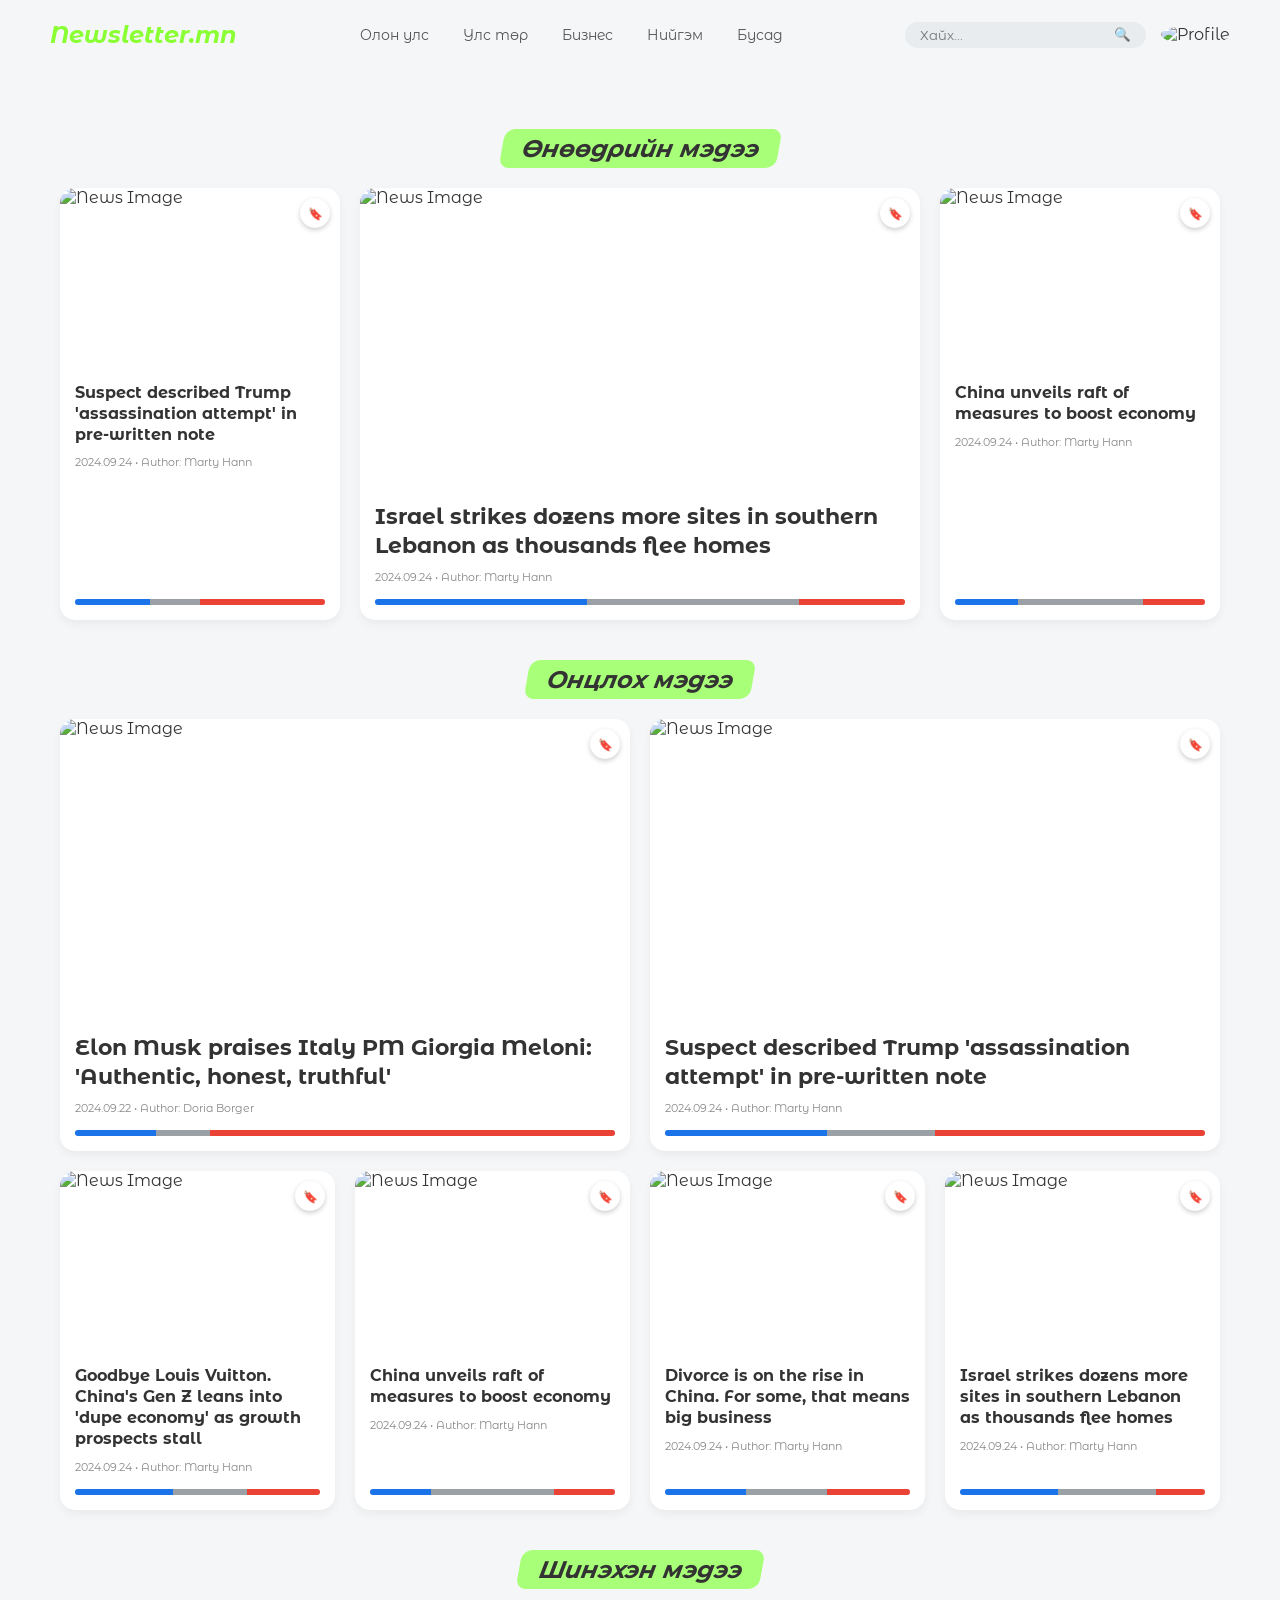
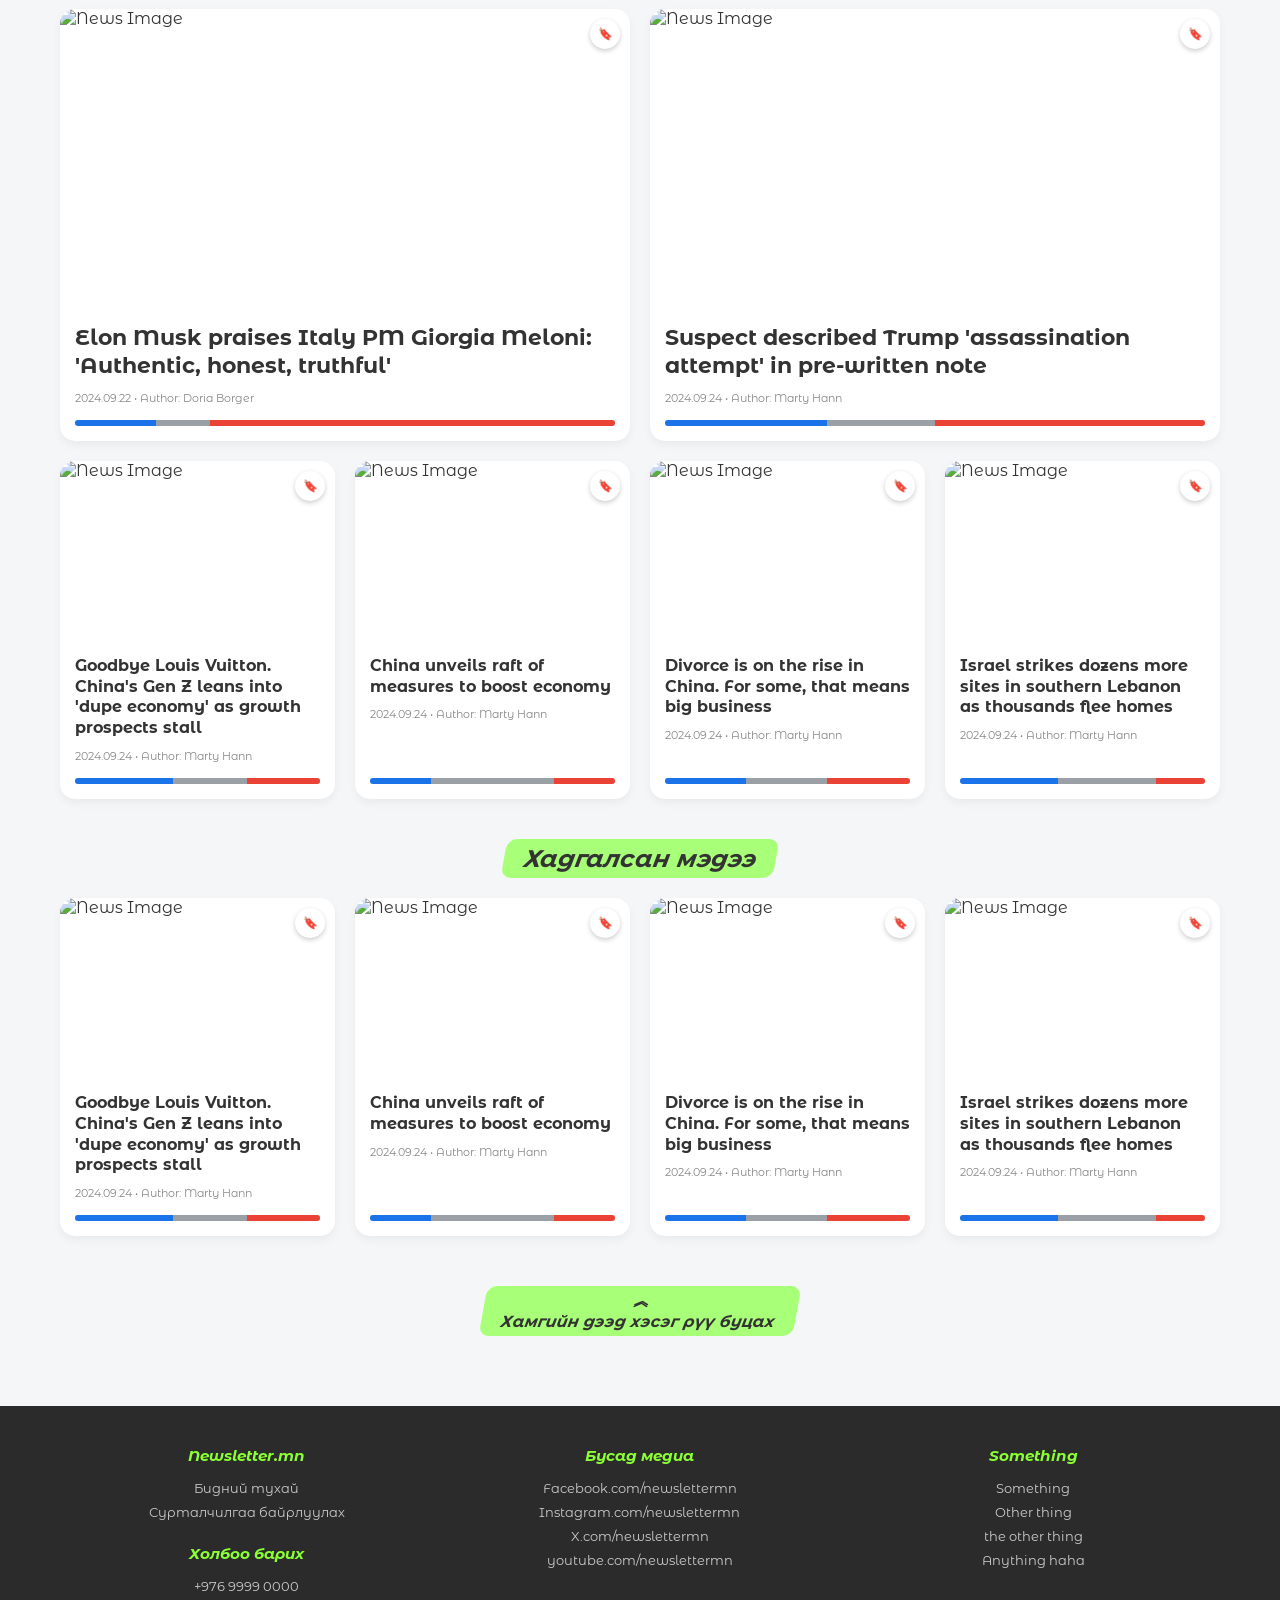
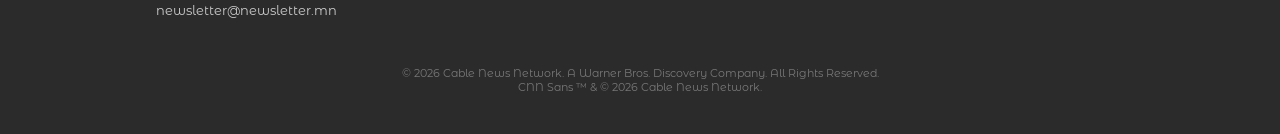
==== main/index.html @ 31e92736 "Adding main and article pages" ====
<!DOCTYPE html>
<html lang="mn">
<head>
    <meta charset="UTF-8">
    <meta name="viewport" content="width=device-width, initial-scale=1.0">
    <title>Newsletter.mn</title>
    <link rel="stylesheet" href="style.css">
    <!-- Google Font: Montserrat Alternates -->
    <link href="https://fonts.googleapis.com/css2?family=Montserrat+Alternates:ital,wght@0,400;0,600;0,700;1,700&display=swap" rel="stylesheet">
</head>
<body>

    <!-- Header Navigation -->
    <header>
        <div class="logo">Newsletter.mn</div>
        <nav>
            <a href="#">Олон улс</a>
            <a href="#">Улс төр</a>
            <a href="#">Бизнес</a>
            <a href="#">Нийгэм</a>
            <a href="#">Бусад</a>
        </nav>
        <div class="header-right">
            <div class="search-bar">
                <input type="text" placeholder="Хайх...">
                <button>🔍</button>
            </div>
            <div class="profile-pic">
                <img src="https://via.placeholder.com/40" alt="Profile">
            </div>
        </div>
    </header>

    <main>
        <!-- Section 1: Today's News -->
        <section class="news-section">
            <h2 class="section-title"><span class="highlight">Өнөөдрийн мэдээ</span></h2>
            <div class="grid-today" id="today-news-container">
                <!-- JS will populate cards here -->
            </div>
        </section>

        <!-- Section 2: Featured News -->
        <section class="news-section">
            <h2 class="section-title"><span class="highlight">Онцлох мэдээ</span></h2>
            <div class="grid-featured-top" id="featured-top-container"></div>
            <div class="grid-4-cols" id="featured-bottom-container"></div>
        </section>

        <!-- Section 3: Latest News -->
        <section class="news-section">
            <h2 class="section-title"><span class="highlight">Шинэхэн мэдээ</span></h2>
            <div class="grid-featured-top" id="latest-top-container"></div>
            <div class="grid-4-cols" id="latest-bottom-container"></div>
        </section>

        <!-- Section 4: Saved News -->
        <section class="news-section">
            <h2 class="section-title"><span class="highlight">Хадгалсан мэдээ</span></h2>
            <div class="grid-4-cols" id="saved-news-container"></div>
        </section>

        <!-- Scroll to Top -->
        <div class="scroll-top" onclick="window.scrollTo({top: 0, behavior: 'smooth'});">
            <h2><span class="highlight">︽<br>Хамгийн дээд хэсэг рүү буцах</span></h2>
        </div>
    </main>

    <!-- Footer -->
    <footer>
        <div class="footer-columns">
            <div class="col">
                <h3>Newsletter.mn</h3>
                <p>Бидний тухай</p>
                <p>Сурталчилгаа байрлуулах</p>
                <br>
                <h3>Холбоо барих</h3>
                <p>+976 9999 0000</p>
                <p>newsletter@newsletter.mn</p>
            </div>
            <div class="col">
                <h3>Бусад медиа</h3>
                <p>Facebook.com/newslettermn</p>
                <p>Instagram.com/newslettermn</p>
                <p>X.com/newslettermn</p>
                <p>youtube.com/newslettermn</p>
            </div>
            <div class="col">
                <h3>Something</h3>
                <p>Something</p>
                <p>Other thing</p>
                <p>the other thing</p>
                <p>Anything haha</p>
            </div>
        </div>
        <div class="copyright">
            <p>© 2026 Cable News Network. A Warner Bros. Discovery Company. All Rights Reserved.</p>
            <p>CNN Sans ™ & © 2026 Cable News Network.</p>
        </div>
    </footer>

    <script src="script.js"></script>
</body>
</html>
---- main/style.css ----
/* General Setup */
* {
    box-sizing: border-box;
    margin: 0;
    padding: 0;
}

body {
    font-family: 'Montserrat Alternates', sans-serif;
    background-color: #f5f6f8;
    color: #333;
}

/* Header */
header {
    display: flex;
    justify-content: space-between;
    align-items: center;
    padding: 20px 50px;
    background-color: #f5f6f8;
}

.logo {
    color: #8aff33;
    font-weight: 700;
    font-size: 24px;
    font-style: italic;
}

nav a {
    margin: 0 15px;
    text-decoration: none;
    color: #555;
    font-size: 14px;
}

.header-right {
    display: flex;
    align-items: center;
    gap: 15px;
}

.search-bar {
    background: #e9ecef;
    border-radius: 20px;
    padding: 5px 15px;
    display: flex;
}

.search-bar input {
    border: none;
    background: transparent;
    outline: none;
    font-family: inherit;
}

.search-bar button {
    border: none;
    background: transparent;
    cursor: pointer;
}

.profile-pic img {
    border-radius: 50%;
    width: 35px;
    height: 35px;
    object-fit: cover;
}

/* Main Content & Titles */
main {
    max-width: 1200px;
    margin: 0 auto;
    padding: 20px;
}

.section-title {
    text-align: center;
    margin: 40px 0 20px 0;
}

.highlight {
    background-color: #a8ff78;
    padding: 5px 20px;
    border-radius: 10px;
    font-style: italic;
    font-weight: 700;
    display: inline-block;
    transform: skewX(-10deg);
}

/* Grids */
.grid-today {
    display: grid;
    grid-template-columns: 1fr 2fr 1fr;
    gap: 20px;
    margin-bottom: 20px;
}

.grid-featured-top {
    display: grid;
    grid-template-columns: 1fr 1fr;
    gap: 20px;
    margin-bottom: 20px;
}

.grid-4-cols {
    display: grid;
    grid-template-columns: repeat(4, 1fr);
    gap: 20px;
    margin-bottom: 20px;
}

/* Article Cards */
.card {
    background: white;
    border-radius: 15px;
    overflow: hidden;
    box-shadow: 0 4px 10px rgba(0,0,0,0.05);
    display: flex;
    flex-direction: column;
    position: relative;
}

.card img {
    width: 100%;
    height: 180px;
    object-fit: cover;
}

.card.large-card img {
    height: 300px;
}

.bookmark-icon {
    position: absolute;
    top: 10px;
    right: 10px;
    background: white;
    border-radius: 50%;
    width: 30px;
    height: 30px;
    display: flex;
    align-items: center;
    justify-content: center;
    font-size: 12px;
    cursor: pointer;
    box-shadow: 0 2px 5px rgba(0,0,0,0.2);
}

.card-content {
    padding: 15px;
    flex-grow: 1;
    display: flex;
    flex-direction: column;
    justify-content: space-between;
}

.card h3 {
    font-size: 16px;
    margin-bottom: 10px;
    line-height: 1.3;
}

.card.large-card h3 {
    font-size: 22px;
}

.card-meta {
    font-size: 11px;
    color: #888;
    margin-bottom: 15px;
}

/* Coverage Bias Bar */
.bias-bar-container {
    width: 100%;
    height: 6px;
    background: #e0e0e0;
    border-radius: 3px;
    display: flex;
    overflow: hidden;
}

.bias-left { background-color: #1a73e8; }
.bias-center { background-color: #9aa0a6; }
.bias-right { background-color: #ea4335; }

/* Scroll to Top */
.scroll-top {
    text-align: center;
    margin: 50px 0;
    cursor: pointer;
}
.scroll-top h2 { font-size: 16px; }

/* Footer */
footer {
    background-color: #2b2b2b;
    color: #fff;
    padding: 40px 50px;
    font-size: 13px;
}

.footer-columns {
    display: grid;
    grid-template-columns: repeat(3, 1fr);
    max-width: 1200px;
    margin: 0 auto;
    text-align: center;
}

.footer-columns h3 {
    color: #8aff33;
    font-style: italic;
    margin-bottom: 15px;
}

.footer-columns p {
    margin-bottom: 8px;
    color: #ccc;
}

.copyright {
    text-align: center;
    margin-top: 40px;
    color: #777;
    font-size: 11px;
}
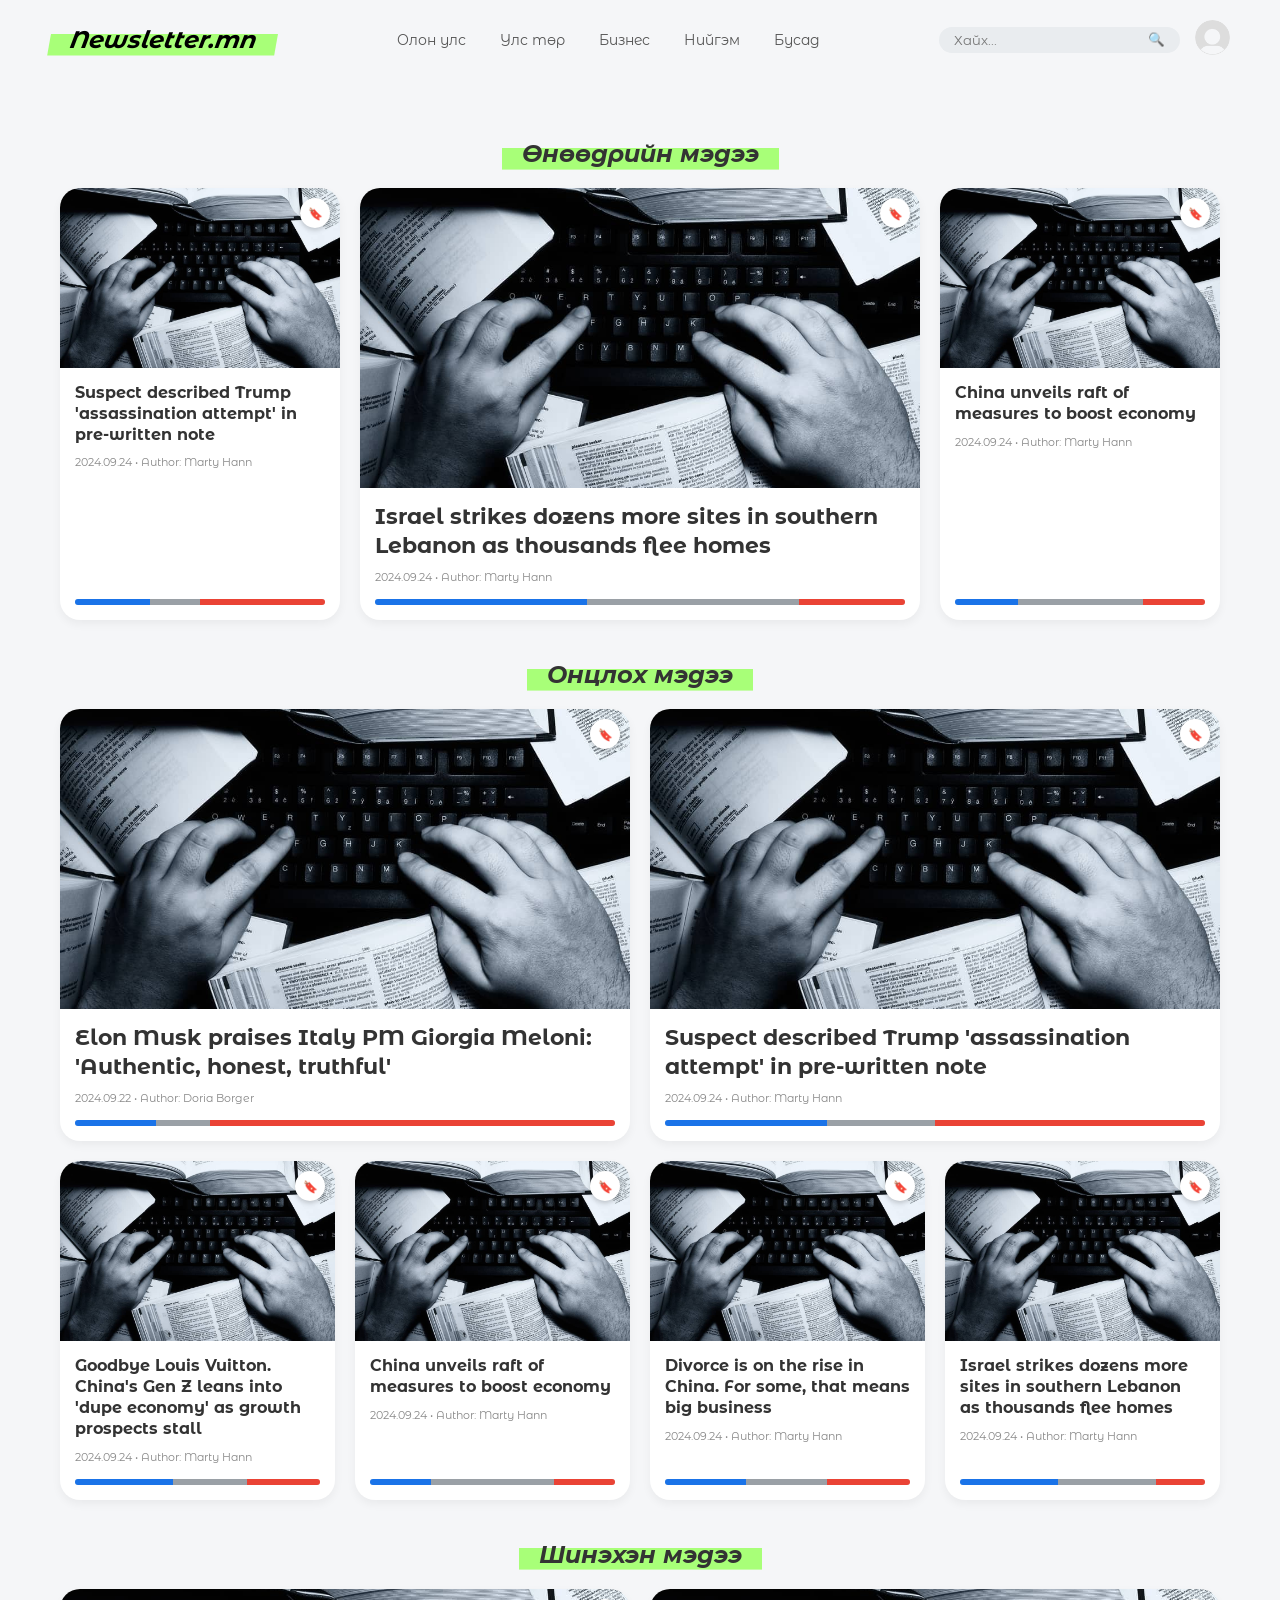
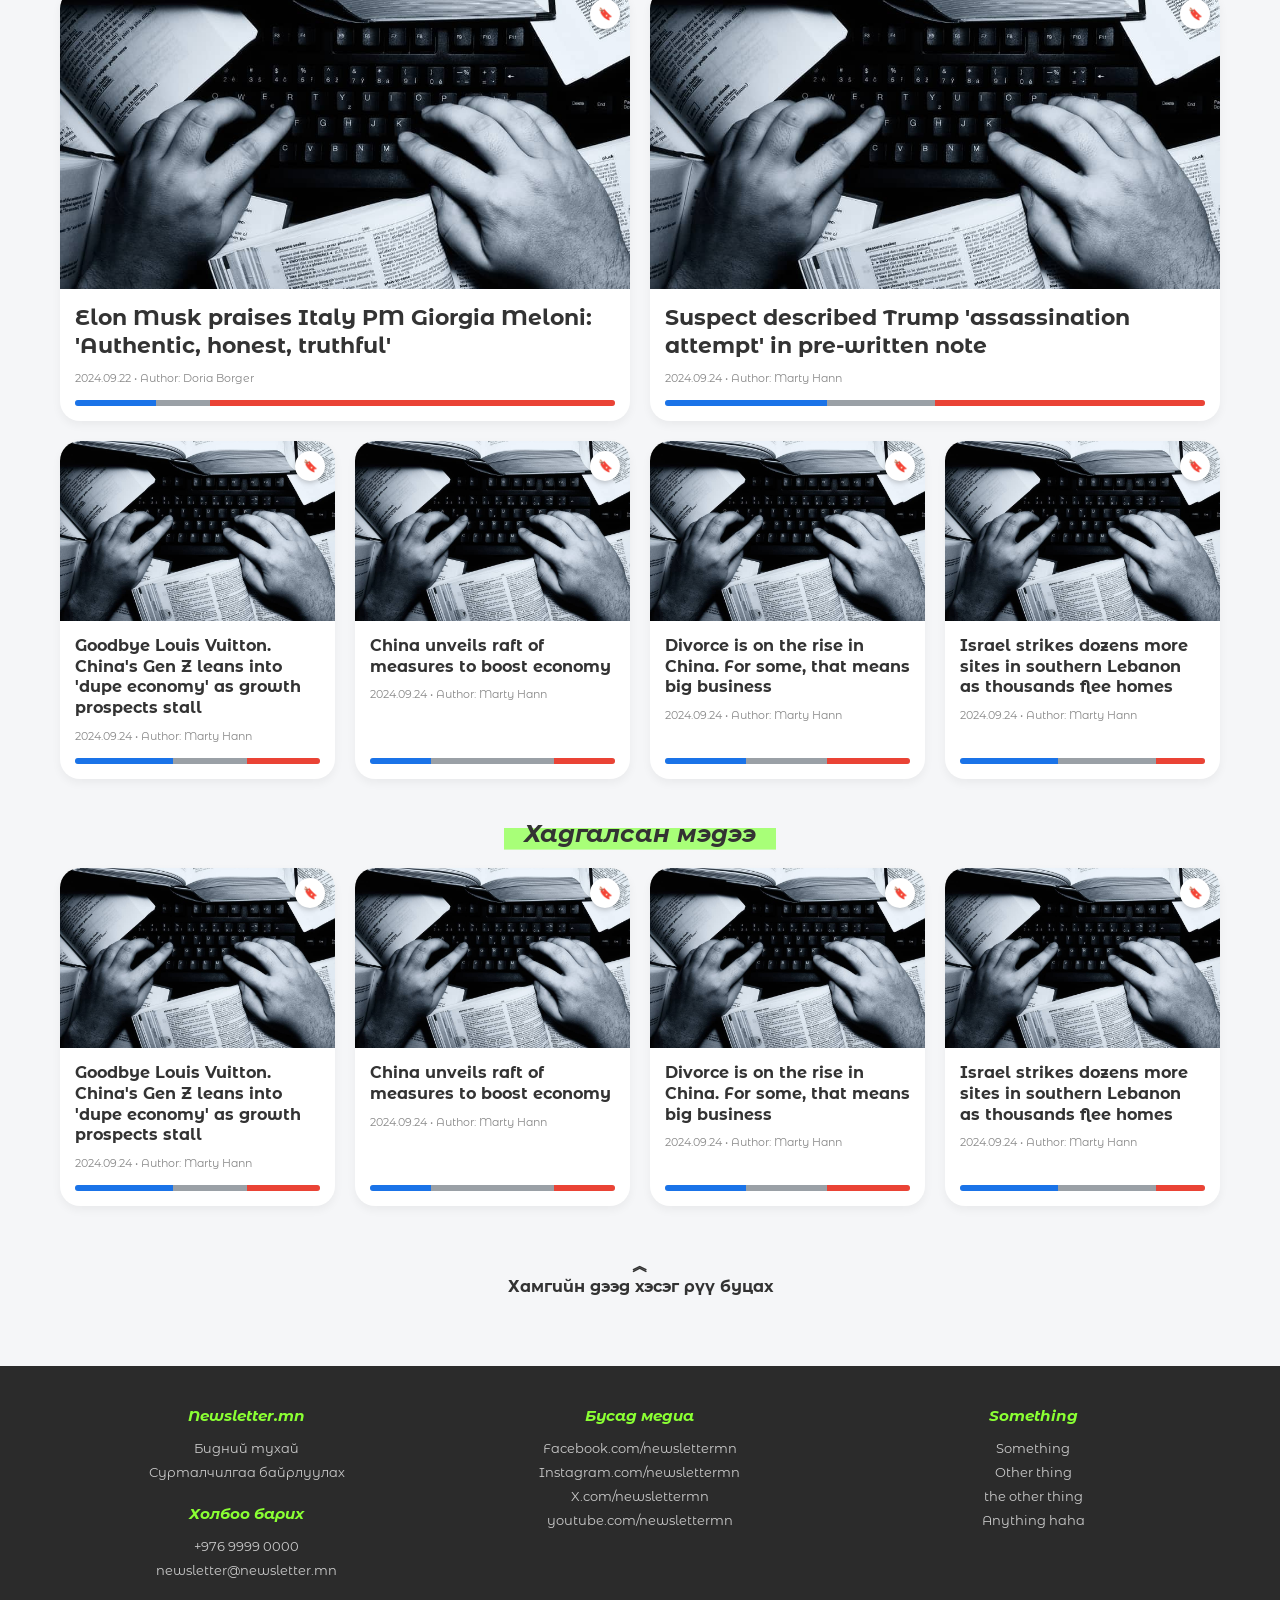
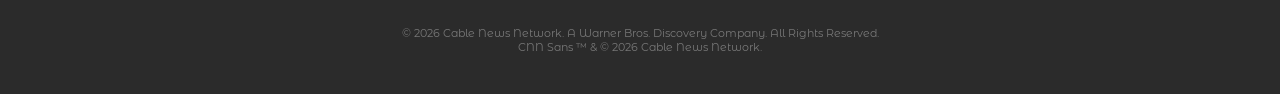
==== commit b9323bfc: "refined style and htmls" ====
--- a/main/index.html
+++ b/main/index.html
@@ -12,7 +12,7 @@
 
     <!-- Header Navigation -->
     <header>
-        <div class="logo">Newsletter.mn</div>
+        <a class="logo" href="../main/index.html">Newsletter.mn</a>
         <nav>
             <a href="#">Олон улс</a>
             <a href="#">Улс төр</a>
@@ -26,7 +26,7 @@
                 <button>🔍</button>
             </div>
             <div class="profile-pic">
-                <img src="https://via.placeholder.com/40" alt="Profile">
+                <img src="avatar.png" alt="Profile" onclick="window.location.href='../profile.html'">
             </div>
         </div>
     </header>
@@ -62,7 +62,7 @@
 
         <!-- Scroll to Top -->
         <div class="scroll-top" onclick="window.scrollTo({top: 0, behavior: 'smooth'});">
-            <h2><span class="highlight">︽<br>Хамгийн дээд хэсэг рүү буцах</span></h2>
+            <h2><span class="">︽<br>Хамгийн дээд хэсэг рүү буцах</span></h2>
         </div>
     </main>
 
--- a/main/style.css
+++ b/main/style.css
@@ -20,11 +20,20 @@
     background-color: #f5f6f8;
 }
 
-.logo {
-    color: #8aff33;
-    font-weight: 700;
+.logo, .logo:visited, .logo:hover, .logo:active {
+    text-decoration: none;
+    background-image: linear-gradient(to right, #a8ff78, #a8ff78);
+    background-repeat: no-repeat;
+    background-size: 100% 0.9em;
+    background-position: 0 80%;
+    padding: 5px 20px;
+    border-radius: 0px;
     font-size: 24px;
     font-style: italic;
+    font-weight: 700;
+    color:black;
+    display: inline;
+    transform: skewX(-10deg);
 }
 
 nav a {
@@ -80,12 +89,16 @@
 }
 
 .highlight {
-    background-color: #a8ff78;
+
+    background-image: linear-gradient(to right, #a8ff78, #a8ff78);
+    background-repeat: no-repeat;
+    background-size: 100% 0.9em;
+    background-position: 0 80%;
     padding: 5px 20px;
-    border-radius: 10px;
+    border-radius: 0px;
     font-style: italic;
     font-weight: 700;
-    display: inline-block;
+    display: inline;
     transform: skewX(-10deg);
 }
 
@@ -114,12 +127,14 @@
 /* Article Cards */
 .card {
     background: white;
-    border-radius: 15px;
+    border-radius: 20px;
     overflow: hidden;
     box-shadow: 0 4px 10px rgba(0,0,0,0.05);
     display: flex;
     flex-direction: column;
     position: relative;
+    color: inherit;
+    text-decoration: none;
 }
 
 .card img {
@@ -226,4 +241,4 @@
     margin-top: 40px;
     color: #777;
     font-size: 11px;
-}+}
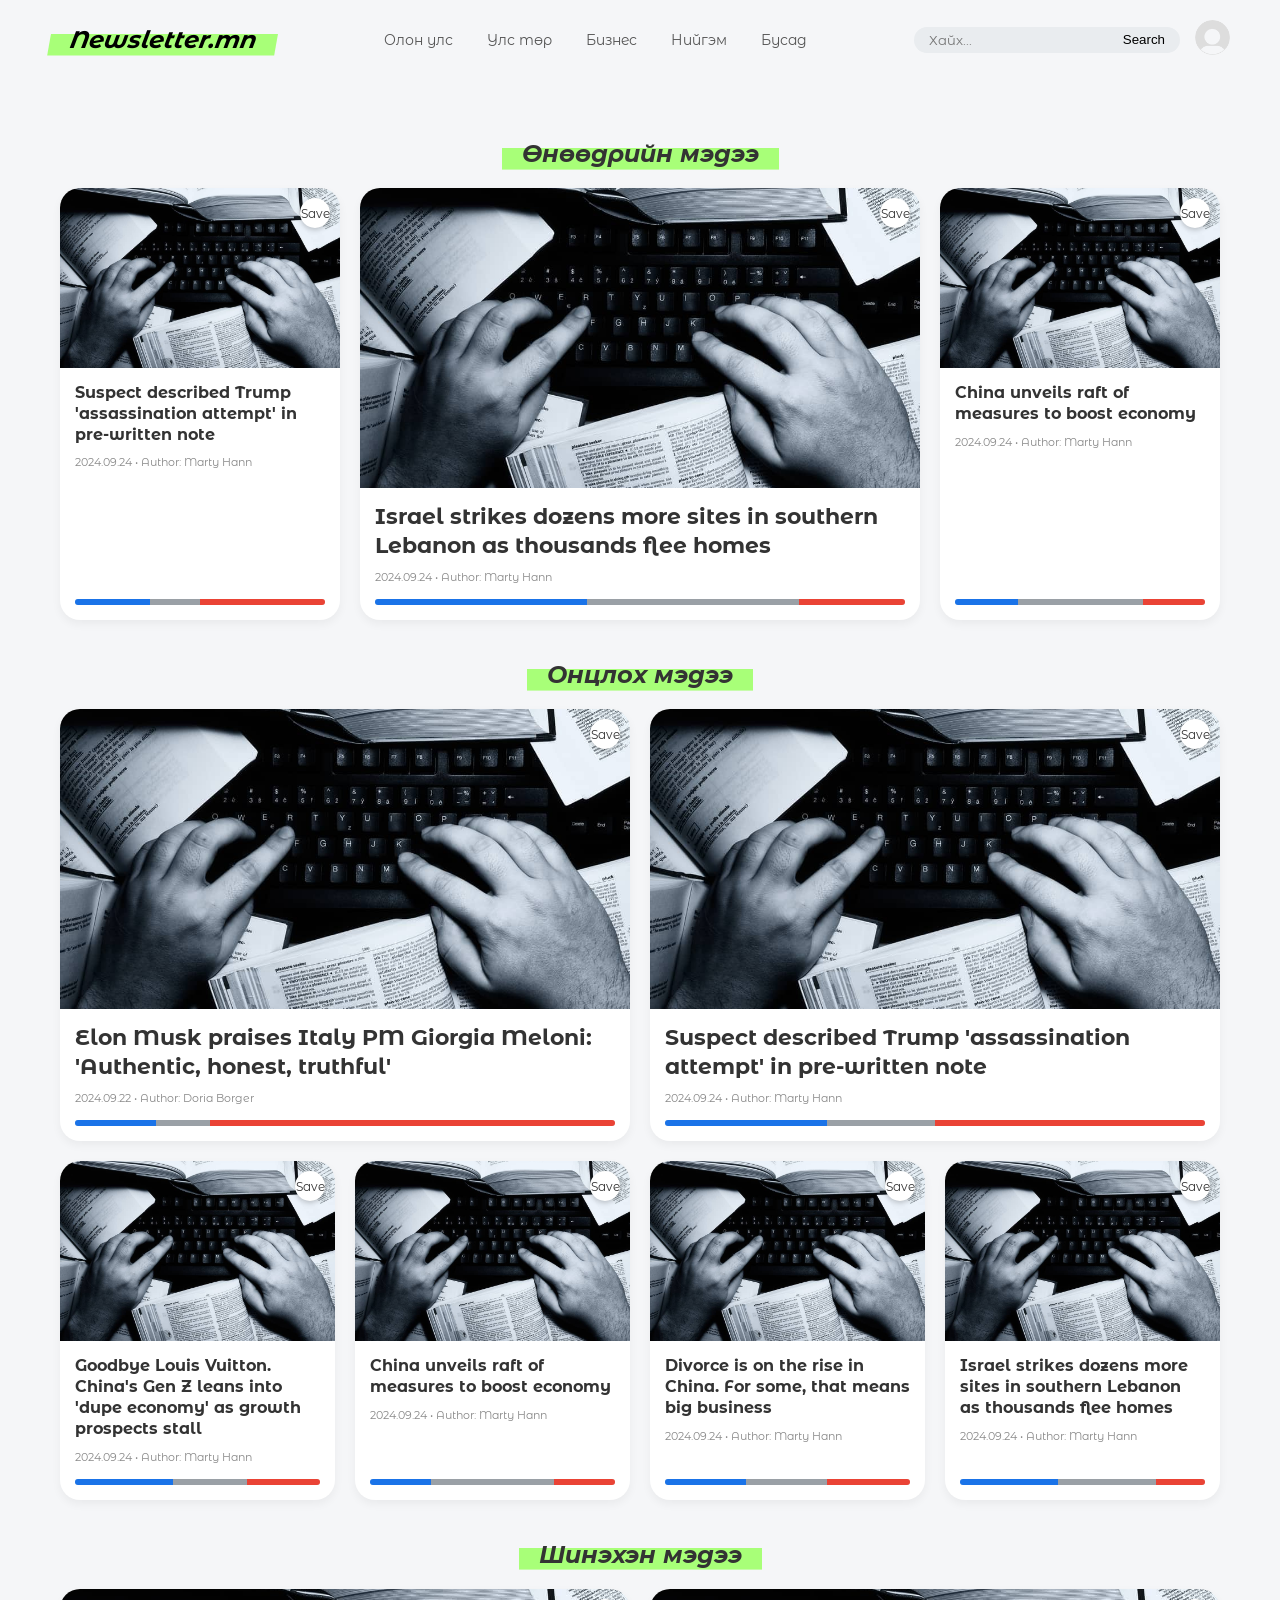
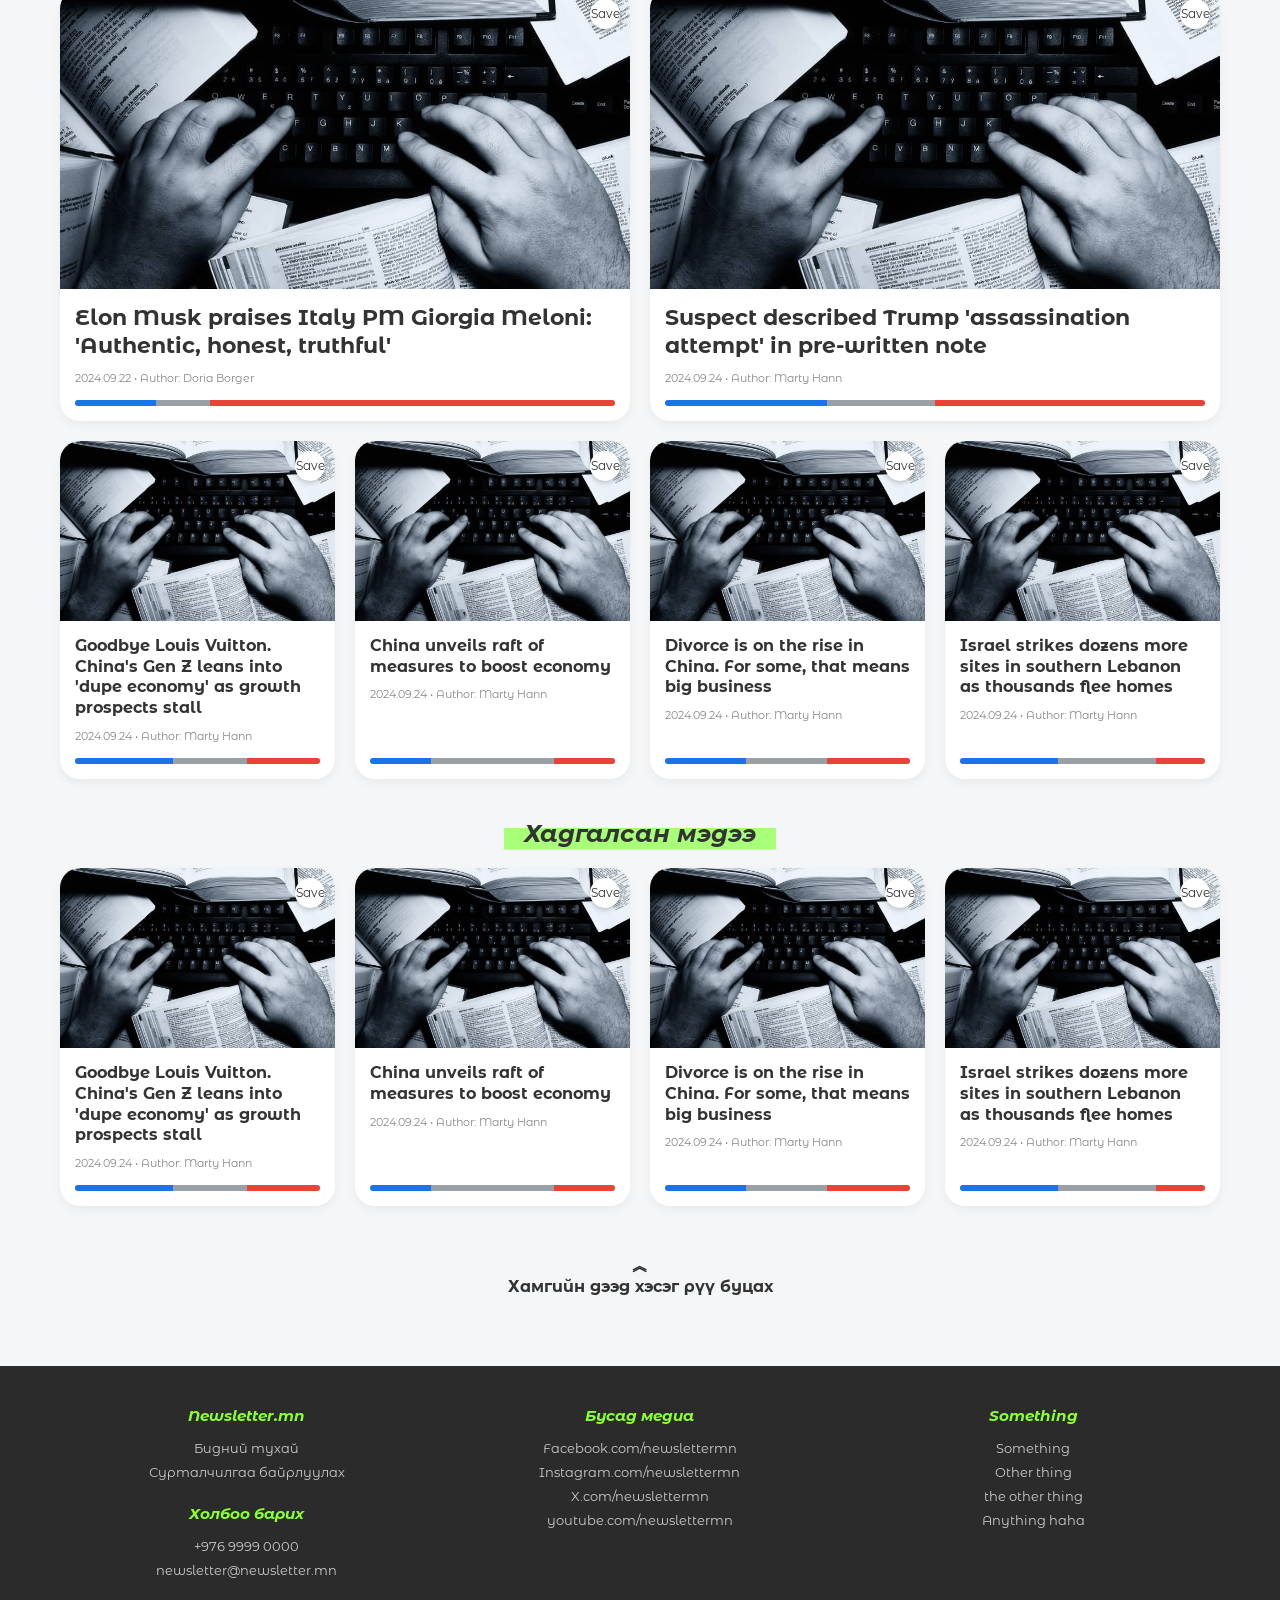
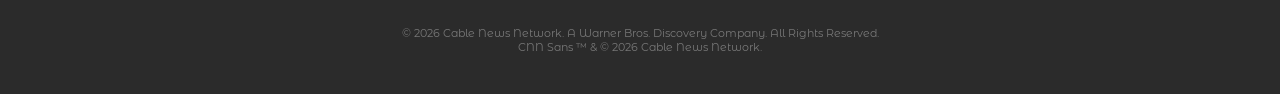
==== commit d7fa5e84: "3 index.html changes, refinement" ====
--- a/main/index.html
+++ b/main/index.html
@@ -5,12 +5,11 @@
     <meta name="viewport" content="width=device-width, initial-scale=1.0">
     <title>Newsletter.mn</title>
     <link rel="stylesheet" href="style.css">
-    <!-- Google Font: Montserrat Alternates -->
     <link href="https://fonts.googleapis.com/css2?family=Montserrat+Alternates:ital,wght@0,400;0,600;0,700;1,700&display=swap" rel="stylesheet">
 </head>
+
+
 <body>
-
-    <!-- Header Navigation -->
     <header>
         <a class="logo" href="../main/index.html">Newsletter.mn</a>
         <nav>
@@ -23,7 +22,7 @@
         <div class="header-right">
             <div class="search-bar">
                 <input type="text" placeholder="Хайх...">
-                <button>🔍</button>
+                <button>Search</button>
             </div>
             <div class="profile-pic">
                 <img src="avatar.png" alt="Profile" onclick="window.location.href='../profile.html'">
@@ -32,41 +31,39 @@
     </header>
 
     <main>
-        <!-- Section 1: Today's News -->
+        <!--todays News -->
         <section class="news-section">
             <h2 class="section-title"><span class="highlight">Өнөөдрийн мэдээ</span></h2>
             <div class="grid-today" id="today-news-container">
-                <!-- JS will populate cards here -->
+                
             </div>
         </section>
 
-        <!-- Section 2: Featured News -->
+        <!--featured -->
         <section class="news-section">
             <h2 class="section-title"><span class="highlight">Онцлох мэдээ</span></h2>
             <div class="grid-featured-top" id="featured-top-container"></div>
             <div class="grid-4-cols" id="featured-bottom-container"></div>
         </section>
 
-        <!-- Section 3: Latest News -->
+        <!--news News -->
         <section class="news-section">
             <h2 class="section-title"><span class="highlight">Шинэхэн мэдээ</span></h2>
             <div class="grid-featured-top" id="latest-top-container"></div>
             <div class="grid-4-cols" id="latest-bottom-container"></div>
         </section>
 
-        <!-- Section 4: Saved News -->
+        <!--saved News -->
         <section class="news-section">
             <h2 class="section-title"><span class="highlight">Хадгалсан мэдээ</span></h2>
             <div class="grid-4-cols" id="saved-news-container"></div>
         </section>
-
-        <!-- Scroll to Top -->
+        
         <div class="scroll-top" onclick="window.scrollTo({top: 0, behavior: 'smooth'});">
             <h2><span class="">︽<br>Хамгийн дээд хэсэг рүү буцах</span></h2>
         </div>
     </main>
 
-    <!-- Footer -->
     <footer>
         <div class="footer-columns">
             <div class="col">
